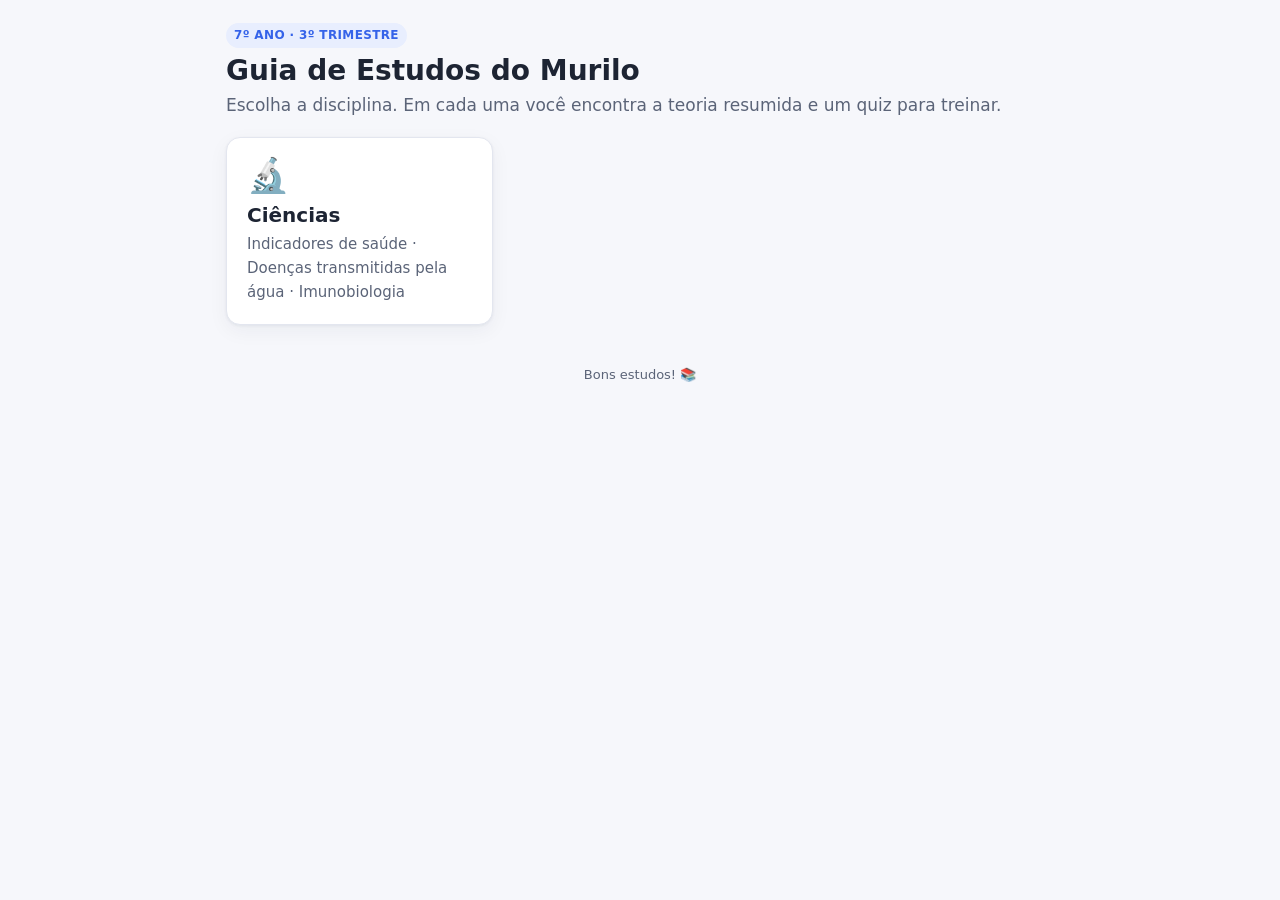
==== index.html @ 2f41eba2 "Add files via upload" ====
<!doctype html>
<html lang="pt-BR">
<head>
<meta charset="utf-8">
<meta name="viewport" content="width=device-width,initial-scale=1">
<title>Guia de Estudos – 3º Trimestre</title>
<link rel="stylesheet" href="assets/style.css">
</head>
<body>
<div class="wrap">
  <span class="tag">7º ano · 3º trimestre</span>
  <h1>Guia de Estudos do Murilo</h1>
  <p class="sub">Escolha a disciplina. Em cada uma você encontra a teoria resumida e um quiz para treinar.</p>

  <div class="subjects">
    <a class="subject" href="ciencias/">
      <div class="ico">🔬</div>
      <h2>Ciências</h2>
      <p>Indicadores de saúde · Doenças transmitidas pela água · Imunobiologia</p>
    </a>
    <!-- Próximas disciplinas: copie o bloco acima e troque o link/título -->
  </div>

  <footer>Bons estudos! 📚</footer>
</div>
</body>
</html>
---- assets/style.css ----
:root{
  --bg:#f6f7fb; --card:#ffffff; --ink:#1d2433; --muted:#5b6478; --line:#e3e6ef;
  --accent:#3563e9; --accent-soft:#e8eefe;
  --ok:#1f9d55; --ok-soft:#e5f6ec; --bad:#d64545; --bad-soft:#fdeaea;
  --warn-soft:#fff6db; --warn:#9a6b00;
  --p1:#3563e9; --p1-soft:#e8eefe;
  --p2:#0f8f7e; --p2-soft:#e0f4f1;
  --p3:#8a3fd1; --p3-soft:#f2e8fc;
  --radius:14px; --shadow:0 1px 3px rgba(20,30,60,.06),0 6px 20px rgba(20,30,60,.05);
}
@media (prefers-color-scheme: dark){
  :root{
    --bg:#11141b; --card:#1a1f2a; --ink:#e8ebf2; --muted:#9aa3b5; --line:#2a3140;
    --accent:#7d9bff; --accent-soft:#232c45;
    --ok:#4cc985; --ok-soft:#173326; --bad:#ff7b7b; --bad-soft:#3a1c1f;
    --warn-soft:#352c14; --warn:#f0c560;
    --p1:#7d9bff; --p1-soft:#232c45;
    --p2:#42c7b4; --p2-soft:#163330;
    --p3:#c08bff; --p3-soft:#2e2140;
    --shadow:none;
  }
}
*{box-sizing:border-box}
html{-webkit-text-size-adjust:100%}
body{margin:0;background:var(--bg);color:var(--ink);
  font:17px/1.6 system-ui,-apple-system,"Segoe UI",Roboto,"Helvetica Neue",Arial,sans-serif}
a{color:var(--accent)}
.wrap{max-width:860px;margin:0 auto;padding:20px 16px 80px}
header.top{display:flex;align-items:center;gap:12px;margin:8px 0 18px}
header.top a.back{text-decoration:none;font-weight:600;font-size:15px}
h1{font-size:28px;line-height:1.2;margin:6px 0 4px}
h2{font-size:22px;margin:28px 0 10px;line-height:1.3}
h3{font-size:18px;margin:22px 0 6px}
p{margin:8px 0}
.sub{color:var(--muted);margin:0 0 18px}
.card{background:var(--card);border:1px solid var(--line);border-radius:var(--radius);box-shadow:var(--shadow);padding:18px 20px;margin:14px 0}

/* Home */
.subjects{display:grid;grid-template-columns:repeat(auto-fill,minmax(220px,1fr));gap:14px;margin-top:18px}
.subject{display:block;text-decoration:none;color:inherit;background:var(--card);border:1px solid var(--line);
  border-radius:var(--radius);box-shadow:var(--shadow);padding:20px;transition:transform .15s,border-color .15s}
.subject:hover{transform:translateY(-2px);border-color:var(--accent)}
.subject .ico{font-size:34px;line-height:1}
.subject h2{margin:10px 0 4px;font-size:20px}
.subject p{color:var(--muted);font-size:15px;margin:0}
.subject.soon{opacity:.55;pointer-events:none}
.tag{display:inline-block;font-size:12px;font-weight:700;letter-spacing:.03em;text-transform:uppercase;
  padding:3px 8px;border-radius:999px;background:var(--accent-soft);color:var(--accent)}

/* Part tabs */
.parts{display:grid;grid-template-columns:repeat(3,1fr);gap:8px;margin:10px 0 6px}
.parts button{all:unset;cursor:pointer;text-align:center;padding:10px 8px;border-radius:12px;border:2px solid var(--line);
  background:var(--card);font-weight:700;font-size:14px;line-height:1.25}
.parts button small{display:block;font-weight:500;color:var(--muted);font-size:12.5px}
.parts button[aria-selected="true"]{border-color:var(--pc);background:var(--pcs);color:var(--pc)}
.parts button:focus-visible{outline:3px solid var(--accent)}
.modes{display:flex;gap:8px;margin:14px 0 4px}
.modes button{all:unset;cursor:pointer;padding:8px 16px;border-radius:999px;font-weight:600;font-size:15px;
  border:1px solid var(--line);background:var(--card)}
.modes button[aria-selected="true"]{background:var(--pc);border-color:var(--pc);color:#fff}
@media (prefers-color-scheme: dark){.modes button[aria-selected="true"]{color:#11141b}}
.part{--pc:var(--p1);--pcs:var(--p1-soft)}
[data-part="p2"]{--pc:var(--p2);--pcs:var(--p2-soft)}
[data-part="p3"]{--pc:var(--p3);--pcs:var(--p3-soft)}
.hidden{display:none !important}

/* Theory */
.theory h2{color:var(--pc);border-bottom:2px solid var(--pcs);padding-bottom:4px}
.box{border-radius:12px;padding:12px 16px;margin:12px 0;border-left:5px solid var(--pc);background:var(--pcs)}
.box.key b:first-child{display:block;margin-bottom:2px}
.box.tip{border-left-color:var(--warn);background:var(--warn-soft)}
.box.tip::before{content:"Dica de prova";display:block;font-weight:800;color:var(--warn);font-size:13px;text-transform:uppercase;letter-spacing:.04em}
.box.def::before{content:"Definição";display:block;font-weight:800;color:var(--pc);font-size:13px;text-transform:uppercase;letter-spacing:.04em}
ul,ol{padding-left:22px;margin:8px 0}
li{margin:3px 0}
.tbl{overflow-x:auto;margin:12px 0}
table{border-collapse:collapse;width:100%;font-size:15px;min-width:520px}
th,td{border:1px solid var(--line);padding:8px 10px;text-align:left;vertical-align:top}
th{background:var(--pcs);color:var(--ink)}
.formula{font-family:ui-monospace,Menlo,Consolas,monospace;background:var(--card);border:1px dashed var(--line);
  padding:10px 12px;border-radius:10px;margin:10px 0;font-size:15px;overflow-x:auto}
.recap{background:var(--card);border:2px solid var(--pc);border-radius:var(--radius);padding:14px 18px;margin-top:24px}
.recap h3{margin-top:0;color:var(--pc)}
.go-quiz{display:inline-block;margin-top:16px}
.cycle{display:flex;flex-wrap:wrap;gap:6px;align-items:center;margin:10px 0}
.cycle span{background:var(--card);border:1px solid var(--line);border-radius:10px;padding:6px 10px;font-size:14.5px}
.cycle i{font-style:normal;color:var(--muted)}

/* Buttons */
.btn{all:unset;cursor:pointer;display:inline-block;text-align:center;padding:12px 20px;border-radius:12px;
  font-weight:700;background:var(--pc,var(--accent));color:#fff}
@media (prefers-color-scheme: dark){.btn{color:#11141b}}
.btn.ghost{background:transparent;color:var(--pc,var(--accent));border:2px solid var(--pc,var(--accent));padding:10px 18px}
.btn:focus-visible{outline:3px solid var(--accent);outline-offset:2px}
.btn[disabled]{opacity:.4;pointer-events:none}

/* Quiz */
.qhead{display:flex;justify-content:space-between;align-items:center;gap:10px;flex-wrap:wrap;font-size:14px;color:var(--muted)}
.lvl{font-weight:800;font-size:12px;text-transform:uppercase;letter-spacing:.04em;padding:3px 9px;border-radius:999px}
.lvl.f{background:var(--ok-soft);color:var(--ok)}
.lvl.m{background:var(--warn-soft);color:var(--warn)}
.lvl.d{background:var(--bad-soft);color:var(--bad)}
.bar{height:8px;border-radius:99px;background:var(--line);overflow:hidden;margin:8px 0 14px}
.bar > div{height:100%;background:var(--pc);width:0;transition:width .3s}
.qtext{font-size:19px;font-weight:600;line-height:1.45;margin:6px 0 16px}
.reveal{text-align:center;padding:6px 0 4px}
.reveal p{color:var(--muted);font-size:14.5px;margin:0 0 10px}
.opts{display:grid;gap:10px}
.opt{all:unset;cursor:pointer;display:flex;gap:12px;align-items:flex-start;padding:12px 14px;border:2px solid var(--line);
  border-radius:12px;background:var(--card);line-height:1.45}
.opt:hover{border-color:var(--pc)}
.opt:focus-visible{outline:3px solid var(--accent)}
.opt .l{flex:0 0 28px;height:28px;border-radius:50%;display:grid;place-items:center;font-weight:800;font-size:14px;
  background:var(--pcs);color:var(--pc)}
.opt.locked{cursor:default}
.opt.locked:hover{border-color:var(--line)}
.opt.right{border-color:var(--ok);background:var(--ok-soft)}
.opt.right .l{background:var(--ok);color:#fff}
.opt.wrong{border-color:var(--bad);background:var(--bad-soft)}
.opt.wrong .l{background:var(--bad);color:#fff}
.opt.dim{opacity:.55}
.fb{margin-top:14px;padding:12px 16px;border-radius:12px;border-left:5px solid}
.fb.ok{background:var(--ok-soft);border-color:var(--ok)}
.fb.no{background:var(--bad-soft);border-color:var(--bad)}
.fb b{display:block;margin-bottom:2px}
.fb .also{margin-top:8px;font-size:15px}
.qnav{display:flex;justify-content:flex-end;margin-top:16px}
.score{text-align:center}
.score .big{font-size:48px;font-weight:800;line-height:1;margin:8px 0}
.score .row{display:flex;justify-content:center;gap:12px;flex-wrap:wrap;margin:14px 0}
.pill{padding:10px 16px;border-radius:12px;font-weight:700}
.pill.ok{background:var(--ok-soft);color:var(--ok)}
.pill.no{background:var(--bad-soft);color:var(--bad)}
.bylvl{width:100%;min-width:0;margin:10px 0}
.review{text-align:left;margin-top:18px}
.review .it{border-top:1px solid var(--line);padding:10px 0;font-size:15.5px}
.review .it .ans{color:var(--ok);font-weight:600}
.review .it .mine{color:var(--bad)}
.last{font-size:14px;color:var(--muted);margin:6px 0 0}
footer{color:var(--muted);font-size:13px;text-align:center;margin-top:40px}
@media (max-width:520px){
  body{font-size:16px} h1{font-size:24px}
  .parts button{font-size:13px;padding:8px 4px}
  .qtext{font-size:17.5px}
}
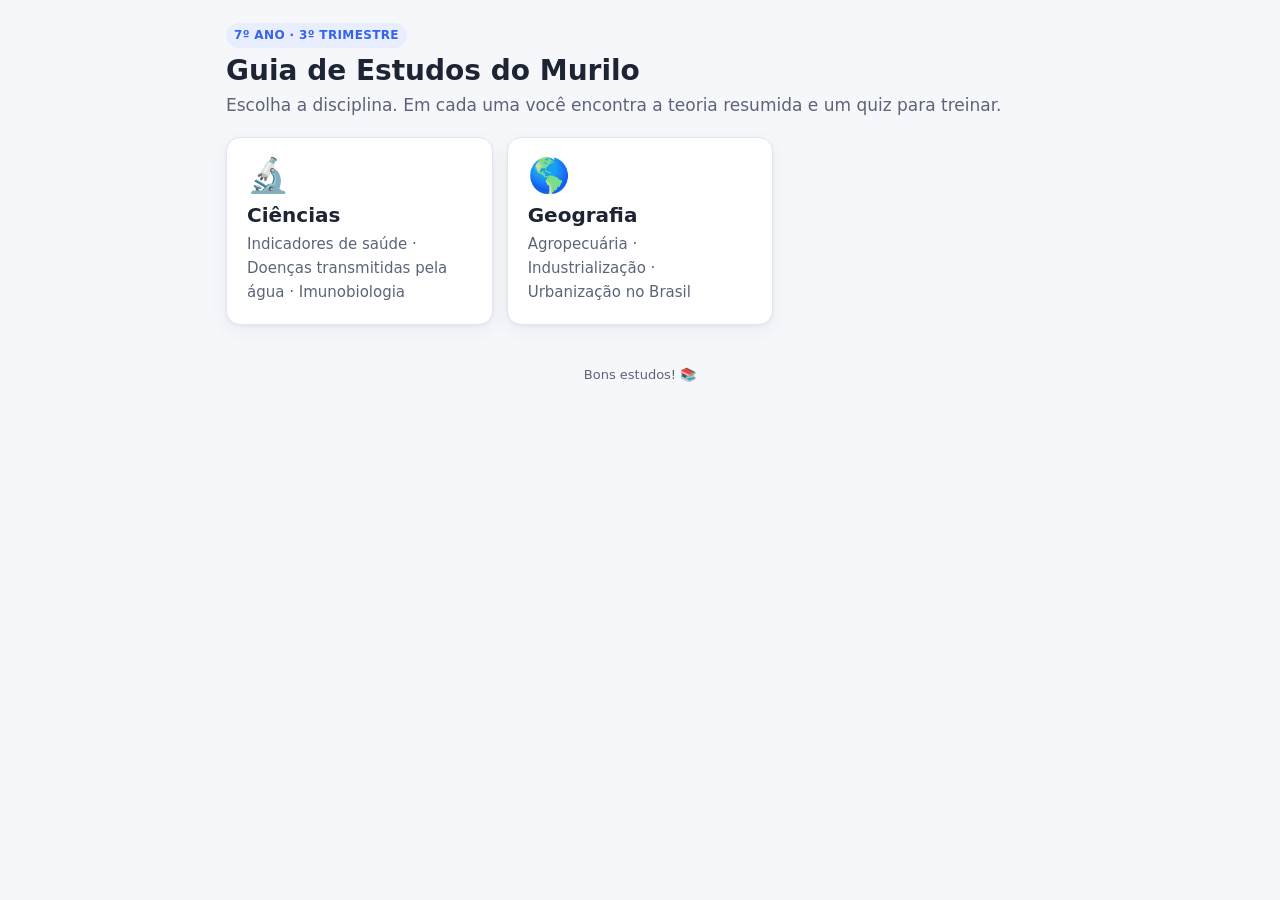
==== commit ef439a0a: "Add files via upload" ====
--- a/index.html
+++ b/index.html
@@ -18,6 +18,11 @@
       <h2>Ciências</h2>
       <p>Indicadores de saúde · Doenças transmitidas pela água · Imunobiologia</p>
     </a>
+    <a class="subject" href="geografia/">
+      <div class="ico">🌎</div>
+      <h2>Geografia</h2>
+      <p>Agropecuária · Industrialização · Urbanização no Brasil</p>
+    </a>
     <!-- Próximas disciplinas: copie o bloco acima e troque o link/título -->
   </div>
 
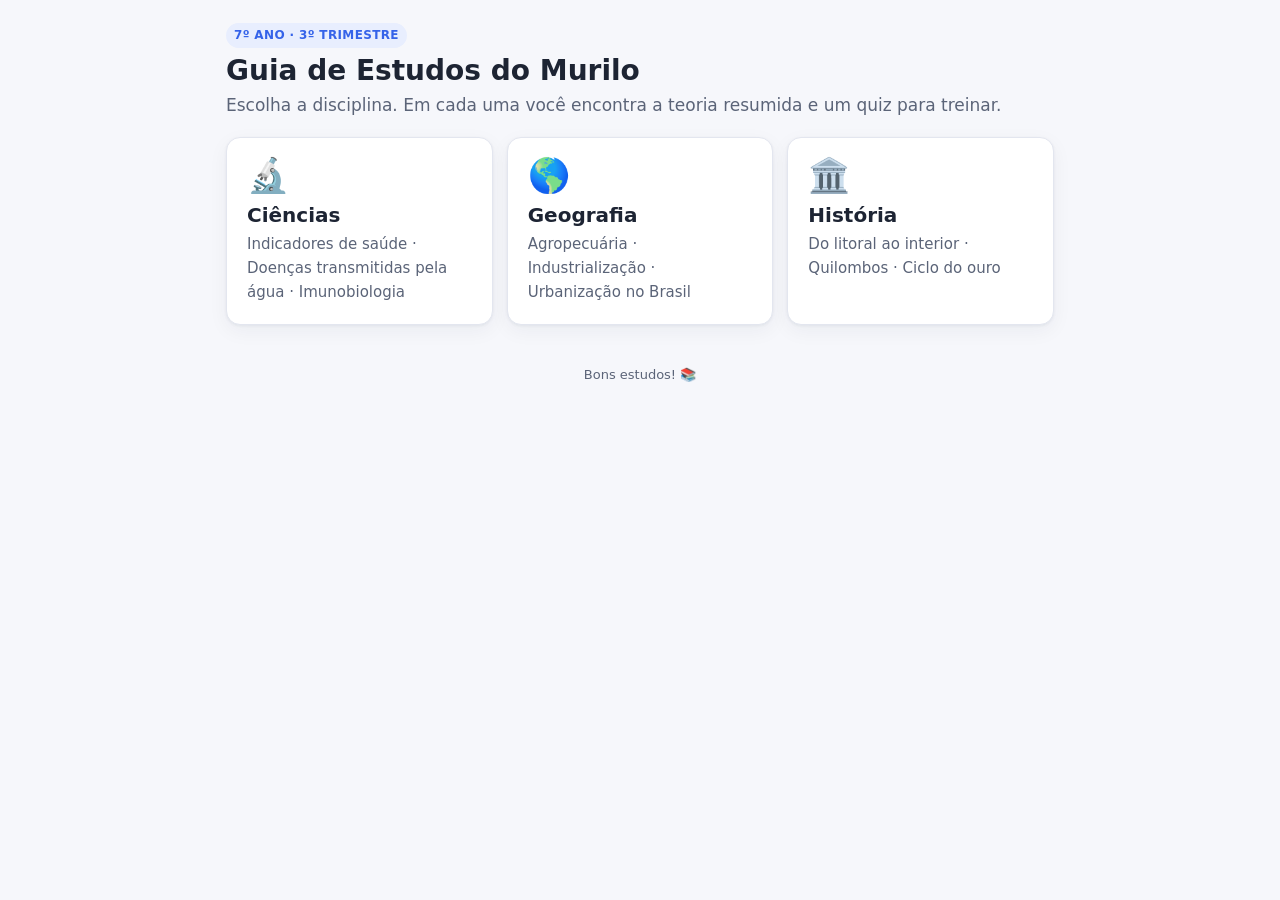
==== commit 496a6a11: "Add files via upload" ====
--- a/index.html
+++ b/index.html
@@ -23,6 +23,11 @@
       <h2>Geografia</h2>
       <p>Agropecuária · Industrialização · Urbanização no Brasil</p>
     </a>
+    <a class="subject" href="historia/">
+      <div class="ico">🏛️</div>
+      <h2>História</h2>
+      <p>Do litoral ao interior · Quilombos · Ciclo do ouro</p>
+    </a>
     <!-- Próximas disciplinas: copie o bloco acima e troque o link/título -->
   </div>
 
--- a/assets/style.css
+++ b/assets/style.css
@@ -74,7 +74,7 @@
 ul,ol{padding-left:22px;margin:8px 0}
 li{margin:3px 0}
 .tbl{overflow-x:auto;margin:12px 0}
-table{border-collapse:collapse;width:100%;font-size:15px;min-width:520px}
+table{border-collapse:collapse;width:100%;font-size:15px}
 th,td{border:1px solid var(--line);padding:8px 10px;text-align:left;vertical-align:top}
 th{background:var(--pcs);color:var(--ink)}
 .formula{font-family:ui-monospace,Menlo,Consolas,monospace;background:var(--card);border:1px dashed var(--line);
@@ -142,4 +142,5 @@
   body{font-size:16px} h1{font-size:24px}
   .parts button{font-size:13px;padding:8px 4px}
   .qtext{font-size:17.5px}
+  table{font-size:13.5px} th,td{padding:6px 7px}
 }
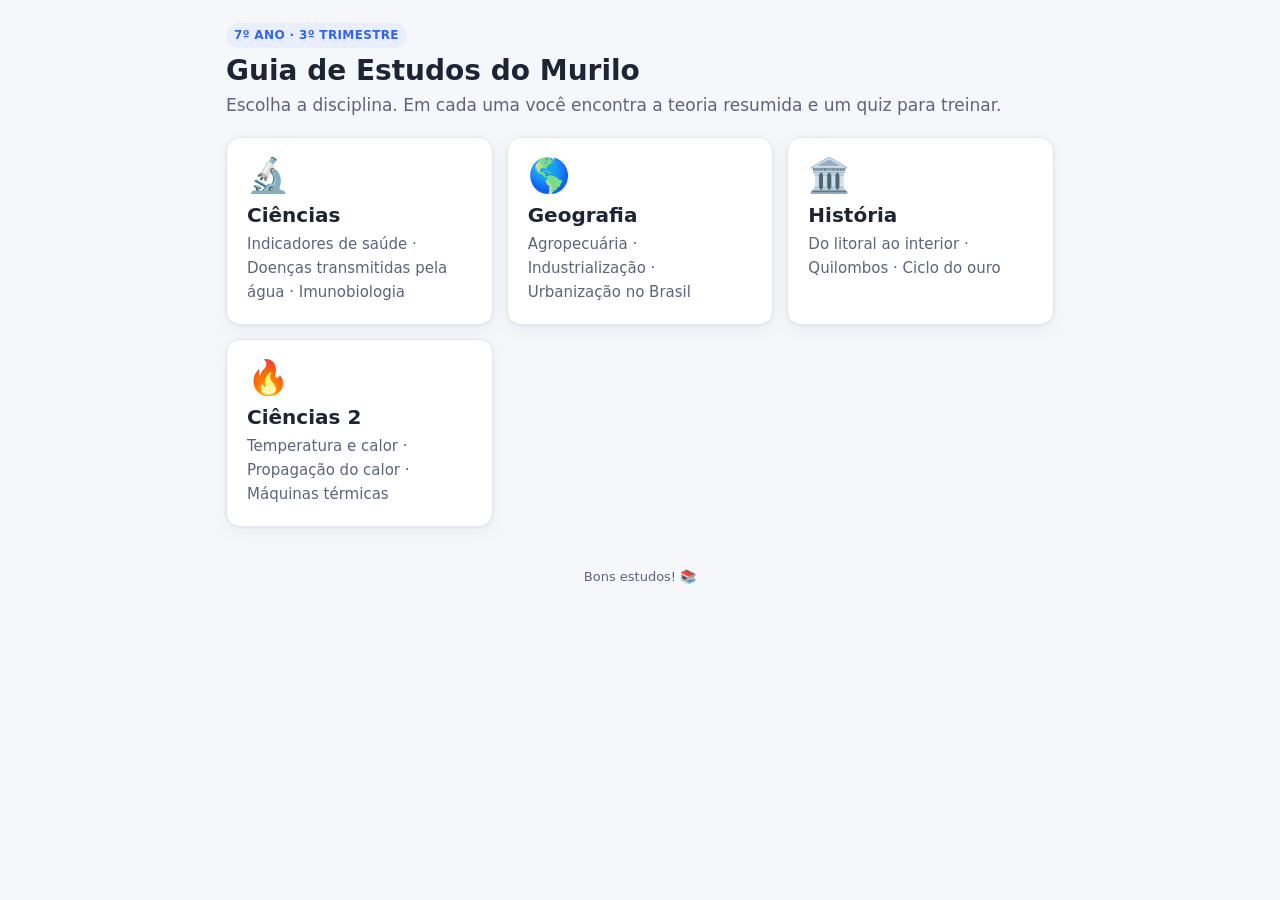
==== commit 083d8972: "Add files via upload" ====
--- a/index.html
+++ b/index.html
@@ -28,6 +28,11 @@
       <h2>História</h2>
       <p>Do litoral ao interior · Quilombos · Ciclo do ouro</p>
     </a>
+    <a class="subject" href="ciencias2/">
+      <div class="ico">🔥</div>
+      <h2>Ciências 2</h2>
+      <p>Temperatura e calor · Propagação do calor · Máquinas térmicas</p>
+    </a>
     <!-- Próximas disciplinas: copie o bloco acima e troque o link/título -->
   </div>
 
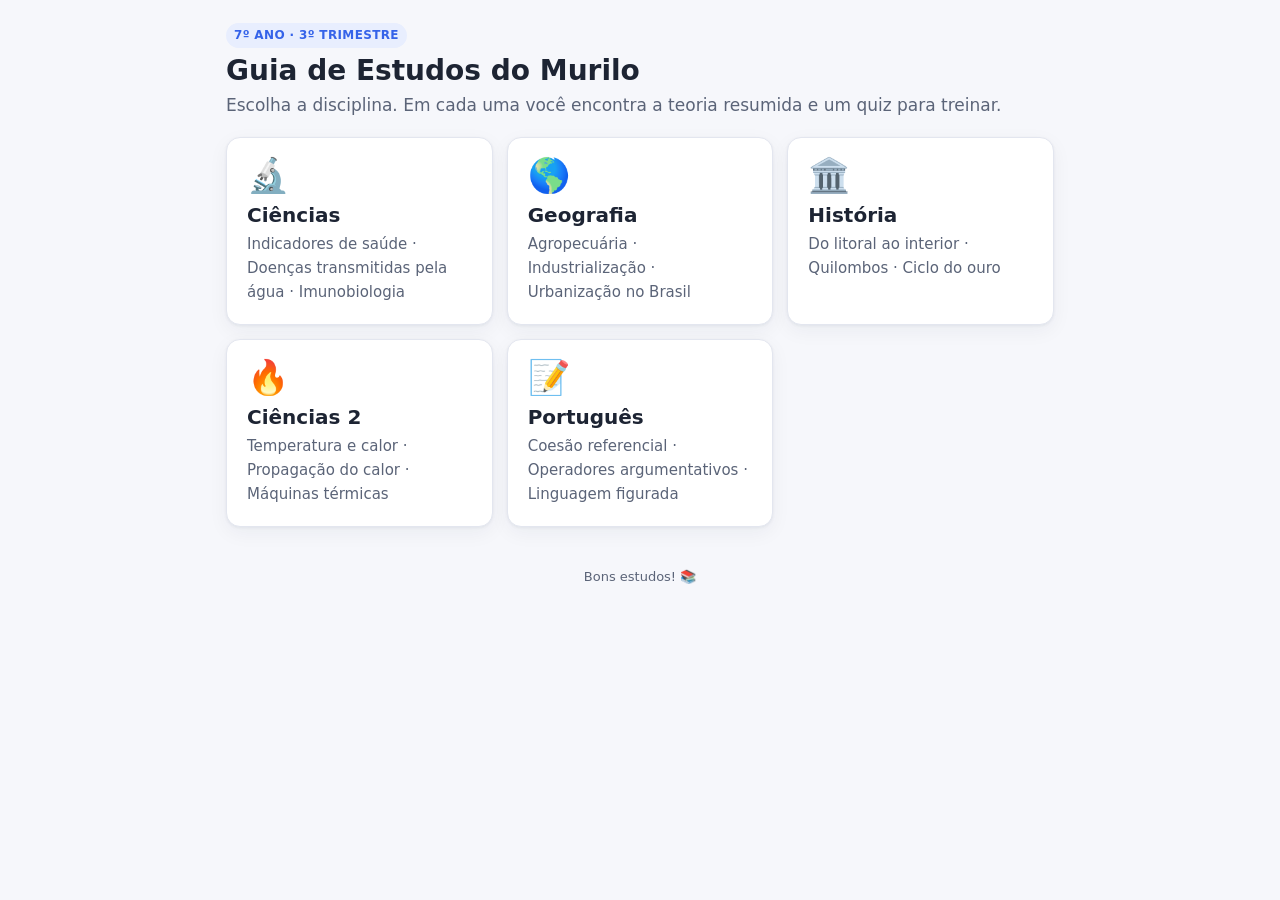
==== commit 79048572: "Add files via upload" ====
--- a/index.html
+++ b/index.html
@@ -33,6 +33,11 @@
       <h2>Ciências 2</h2>
       <p>Temperatura e calor · Propagação do calor · Máquinas térmicas</p>
     </a>
+    <a class="subject" href="portugues/">
+      <div class="ico">📝</div>
+      <h2>Português</h2>
+      <p>Coesão referencial · Operadores argumentativos · Linguagem figurada</p>
+    </a>
     <!-- Próximas disciplinas: copie o bloco acima e troque o link/título -->
   </div>
 
